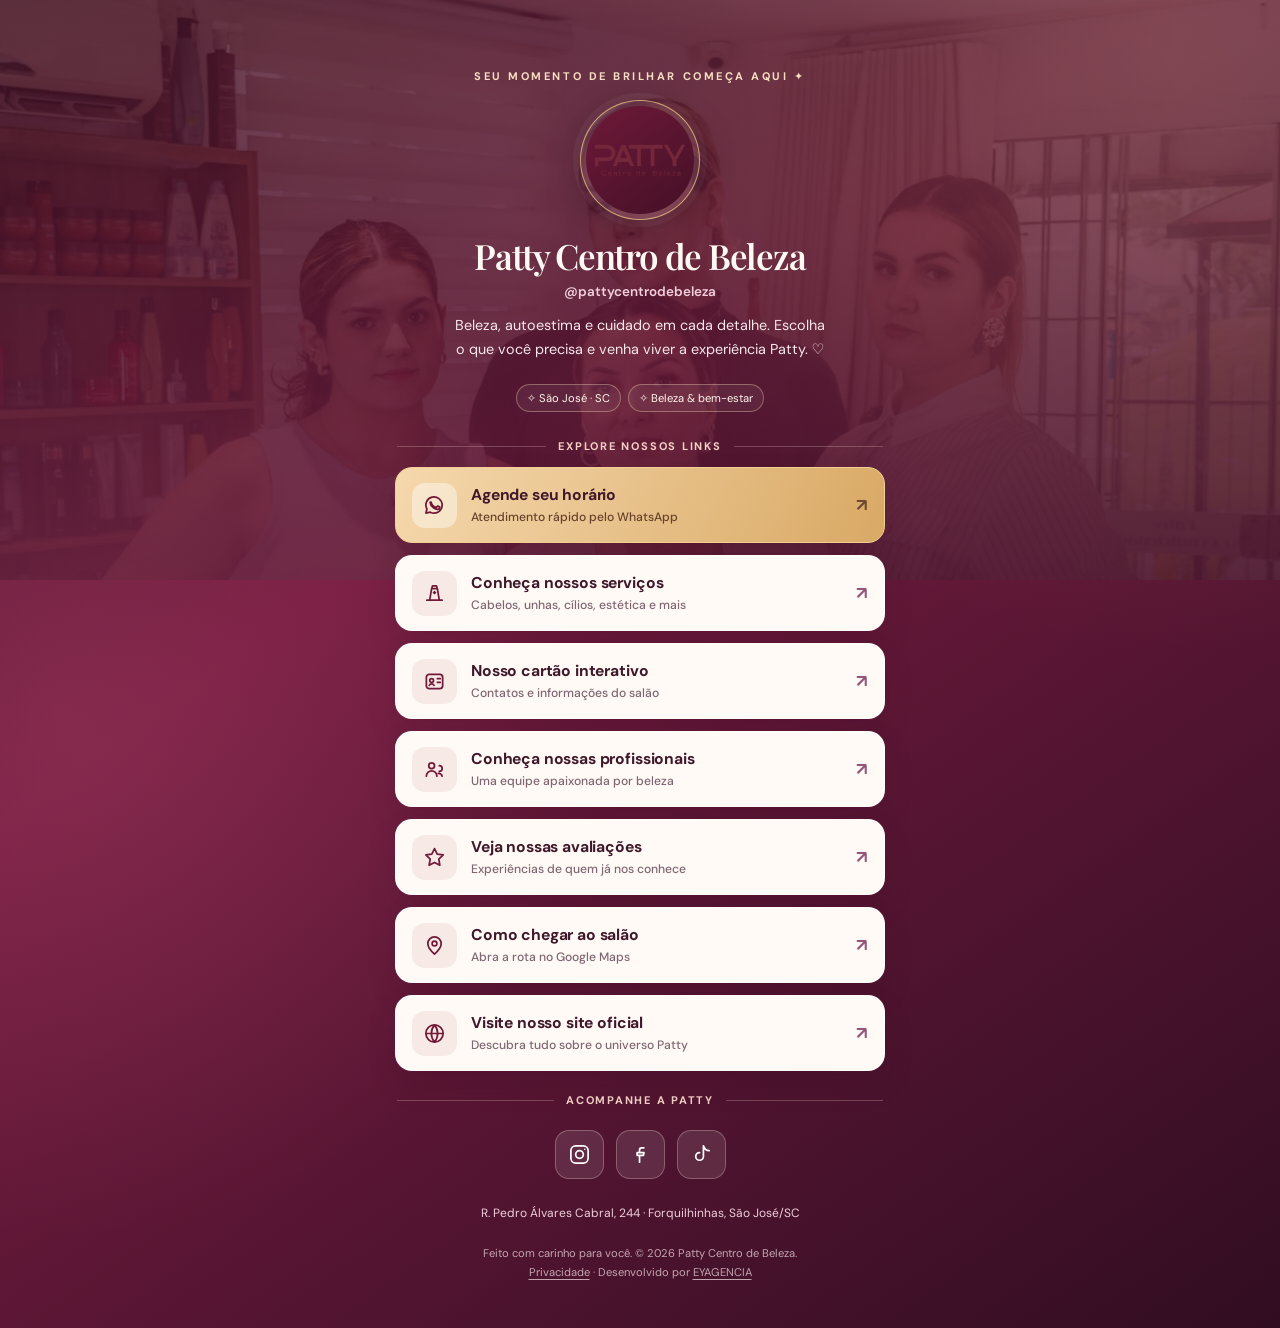
==== links/index.html @ 3f1acd9b "Merge pull request #16 from appdidelivery/fix/patty-links-crm-preserved-20261028 Fix/patty links crm" ====
<!doctype html>
<html lang="pt-BR">
<head>
  <meta charset="utf-8">
  <meta name="viewport" content="width=device-width, initial-scale=1, viewport-fit=cover">
  <meta name="theme-color" content="#721938">
  <meta name="description" content="Todos os links do Patty Centro de Beleza em um só lugar: agendamentos, serviços, cartão interativo, avaliações e localização em São José/SC.">
  <meta name="author" content="Patty Centro de Beleza | EYAGENCIA">
  <meta name="robots" content="index,follow">
  <link rel="canonical" href="https://www.pattycentrodebeleza.com.br/links/">
  <link rel="icon" type="image/png" href="../imagens/logo-patty-salao.png">
  <meta property="og:locale" content="pt_BR">
  <meta property="og:type" content="website">
  <meta property="og:title" content="Patty Centro de Beleza | Links oficiais">
  <meta property="og:description" content="Agende seu momento de beleza. Serviços, cartão interativo, avaliações e localização em um só lugar.">
  <meta property="og:url" content="https://www.pattycentrodebeleza.com.br/links/">
  <meta property="og:image" content="https://www.pattycentrodebeleza.com.br/imagens/hero-background.jpg">
  <meta name="twitter:card" content="summary_large_image">
  <title>Links Oficiais | Patty Centro de Beleza</title>
  <link rel="preconnect" href="https://fonts.googleapis.com">
  <link rel="preconnect" href="https://fonts.gstatic.com" crossorigin>
  <link href="https://fonts.googleapis.com/css2?family=DM+Sans:wght@400;500;600;700&family=Playfair+Display:wght@500;600;700&display=swap" rel="stylesheet">
  <style>
    :root {
      color-scheme: light;
      --wine: #721938;
      --wine-deep: #3b1024;
      --wine-dark: #270b1a;
      --rose: #a44367;
      --gold: #d6ad73;
      --paper: #fffaf6;
      --ink: #40182b;
      --muted: #745f68;
      --shadow: 0 14px 30px rgba(47,8,26,.13);
    }
    *,*::before,*::after{box-sizing:border-box}
    html{scroll-behavior:smooth}
    body{margin:0;min-height:100svh;font-family:"DM Sans",system-ui,-apple-system,sans-serif;color:var(--ink);background:var(--wine-deep);-webkit-font-smoothing:antialiased}
    a{color:inherit;text-decoration:none}
    button,a{-webkit-tap-highlight-color:transparent}
    a:focus-visible{outline:3px solid var(--gold);outline-offset:4px}
    .shell{position:relative;min-height:100svh;isolation:isolate;overflow:hidden;background:linear-gradient(145deg, #4d142c 0%, #751c40 37%, #310d22 100%)}
    .shell::before{content:"";position:absolute;inset:0 0 auto;height:490px;background:linear-gradient(180deg,rgba(40,8,25,.33),rgba(44,10,29,.78)),url("../imagens/hero-background.jpg") center 28%/cover;opacity:.38;z-index:-2}
    .shell::after{content:"";position:absolute;inset:0;background:radial-gradient(circle at 92% 5%,rgba(214,173,115,.15),transparent 34%),radial-gradient(circle at 5% 54%,rgba(208,101,135,.2),transparent 37%);pointer-events:none;z-index:-1}
    .layout{width:min(100% - 34px,490px);margin:0 auto;padding:43px 0 32px}
    .eyebrow{text-align:center;color:#f7dec2;letter-spacing:.23em;font-size:.69rem;font-weight:700;text-transform:uppercase}
    .avatar-wrap{width:120px;height:120px;margin:17px auto 16px;padding:5px;border:1.5px solid rgba(222,183,124,.85);border-radius:50%;box-shadow:0 10px 36px rgba(20,4,13,.3),0 0 0 7px rgba(255,255,255,.05);background:rgba(255,255,255,.11)}
    .avatar{width:100%;height:100%;border-radius:50%;background:linear-gradient(145deg,#6e1938,#441026);display:grid;place-items:center;overflow:hidden}
    .avatar img{width:100%;height:100%;object-fit:contain;padding:8px}
    h1{text-align:center;color:#fff9f4;font:600 clamp(1.72rem,7vw,2.18rem)/1.14 "Playfair Display",Georgia,serif;letter-spacing:-.035em;margin:0 0 7px}
    .handle{text-align:center;color:#f2d0de;font-size:.84rem;font-weight:600;margin:0}
    .tagline{text-align:center;color:#f6e7ec;font-size:.9rem;line-height:1.65;max-width:37ch;margin:14px auto 23px}
    .badge-line{display:flex;gap:7px;justify-content:center;flex-wrap:wrap;margin:0 0 27px}
    .tag{font-size:.7rem;color:#fff6ed;border:1px solid rgba(242,214,179,.38);border-radius:20px;padding:6px 10px;background:rgba(255,255,255,.06)}
    .section-label{display:flex;align-items:center;gap:12px;margin:22px 2px 14px;color:#f3d0c6;text-transform:uppercase;letter-spacing:.16em;font-size:.69rem;font-weight:700}
    .section-label::before,.section-label::after{content:"";height:1px;background:rgba(255,227,211,.24);flex:1}
    .links{display:grid;gap:12px}
    .link{position:relative;min-height:76px;width:100%;display:flex;align-items:center;gap:14px;padding:14px 45px 14px 16px;background:var(--paper);border:1px solid rgba(255,255,255,.68);border-radius:17px;box-shadow:var(--shadow);transition:transform .18s ease,box-shadow .18s ease,background .18s ease}
    .link:hover{transform:translateY(-2px);box-shadow:0 18px 40px rgba(23,4,14,.2)}
    .link:active{transform:scale(.99)}
    .link--primary{background:linear-gradient(115deg,#f5d8ad,#d9a965);border-color:#f3ce95}
    .link .iconbox{width:45px;height:45px;min-width:45px;border-radius:13px;display:grid;place-items:center;color:var(--wine);background:#f7e9e6}
    .link--primary .iconbox{background:rgba(255,255,255,.42)}
    .iconbox svg{width:23px;height:23px;stroke:currentColor;stroke-width:1.8;fill:none;stroke-linecap:round;stroke-linejoin:round}
    .link-main{min-width:0;display:block;flex:1}
    .link strong{display:block;font-size:.98rem;line-height:1.23;letter-spacing:-.01em}
    .link small{display:block;font-size:.76rem;line-height:1.5;color:#7f6672;margin-top:4px;font-weight:500}
    .link--primary small{color:#66422c}
    .arrow{position:absolute;right:17px;top:50%;transform:translateY(-50%);font-size:1.1rem;color:#965776;font-weight:700}
    .link--primary .arrow{color:#70492f}
    .social-row{display:flex;justify-content:center;gap:12px;margin:23px 0 0}
    .social{height:49px;min-width:49px;padding:0 12px;display:grid;place-items:center;border-radius:14px;background:rgba(255,255,255,.10);color:white;border:1px solid rgba(249,229,220,.28);transition:background .2s ease,transform .2s ease}
    .social:hover{background:rgba(255,255,255,.2);transform:translateY(-2px)}
    .social svg{width:23px;height:23px;stroke:currentColor;fill:none;stroke-width:1.8;stroke-linecap:round;stroke-linejoin:round}
    .address{text-align:center;font-size:.75rem;line-height:1.7;color:#efcfdb;margin:24px 0 6px}
    .footer{text-align:center;color:rgba(255,237,242,.67);font-size:.7rem;line-height:1.75;margin:20px 0 0}
    .footer a{text-decoration:underline;text-underline-offset:3px}
    @media(min-width:800px){.layout{padding-top:58px;padding-bottom:45px}.shell::before{height:580px}}
    @media(prefers-reduced-motion:reduce){*,*::before,*::after{scroll-behavior:auto!important;transition:none!important}}
  </style>
  <!-- Reutiliza o container GTM já usado no site, sem expor informações pessoais. -->
  <script>window.dataLayer=window.dataLayer||[];(function(w,d,s,l,i){w[l].push({'gtm.start':new Date().getTime(),event:'gtm.js'});var f=d.getElementsByTagName(s)[0],j=d.createElement(s),dl=l!='dataLayer'?'&l='+l:'';j.async=true;j.src='https://www.googletagmanager.com/gtm.js?id='+i+dl;f.parentNode.insertBefore(j,f)})(window,document,'script','dataLayer','GTM-NKZC9T42');</script>
</head>
<body>
  <noscript><iframe src="https://www.googletagmanager.com/ns.html?id=GTM-NKZC9T42" height="0" width="0" style="display:none;visibility:hidden" title="Google Tag Manager"></iframe></noscript>
  <main class="shell">
    <div class="layout">
      <p class="eyebrow">Seu momento de brilhar começa aqui ✦</p>
      <div class="avatar-wrap"><div class="avatar"><img src="../imagens/logo-patty-salao.png" alt="Logo oficial Patty Centro de Beleza" width="110" height="110" fetchpriority="high"></div></div>
      <h1>Patty Centro de Beleza</h1>
      <p class="handle">@pattycentrodebeleza</p>
      <p class="tagline">Beleza, autoestima e cuidado em cada detalhe. Escolha o que você precisa e venha viver a experiência Patty. ♡</p>
      <div class="badge-line"><span class="tag">✧ São José · SC</span><span class="tag">✧ Beleza & bem-estar</span></div>
      <div class="section-label">Explore nossos links</div>
      <div class="links">
        <a class="link link--primary" data-track="agendamento_whatsapp" data-wa="1" href="https://wa.me/5548988032478?text=Ol%C3%A1%2C%20gostaria%20de%20agendar%20um%20hor%C3%A1rio." target="_blank" rel="noopener noreferrer">
          <span class="iconbox"><svg viewBox="0 0 24 24" aria-hidden="true"><path d="M20 11.5a8.5 8.5 0 0 1-12.4 7.5L3 20l1.1-4.3A8.5 8.5 0 1 1 20 11.5Z"/><path d="M8.5 8.4c.5 2.5 2.8 4.9 5.4 5.5l1.6-1.4 2 1.1-.4 1.9c-4.5 1.9-9.4-3.3-9.7-6.8Z"/></svg></span>
          <span class="link-main"><strong>Agende seu horário</strong><small>Atendimento rápido pelo WhatsApp</small></span><span class="arrow" aria-hidden="true">↗</span>
        </a>
        <a class="link" data-track="servicos" href="/#servicos">
          <span class="iconbox"><svg viewBox="0 0 24 24" aria-hidden="true"><path d="M4 19h16M7 19l2-12h6l2 12M9 7l1-3h4l1 3M11 11h2m-1-1v2"/></svg></span>
          <span class="link-main"><strong>Conheça nossos serviços</strong><small>Cabelos, unhas, cílios, estética e mais</small></span><span class="arrow" aria-hidden="true">↗</span>
        </a>
        <a class="link" data-track="cartao_interativo" href="https://drive.google.com/file/d/1QIyuoT_k23eKSz5N6ZvY1RGEZigcljm-/view" target="_blank" rel="noopener noreferrer">
          <span class="iconbox"><svg viewBox="0 0 24 24" aria-hidden="true"><rect x="3.5" y="4.5" width="17" height="15" rx="3"/><circle cx="9" cy="11" r="2"/><path d="M6.5 16c1-2 4-2 5 0m3.5-7h3m-3 4h3"/></svg></span>
          <span class="link-main"><strong>Nosso cartão interativo</strong><small>Contatos e informações do salão</small></span><span class="arrow" aria-hidden="true">↗</span>
        </a>
        <a class="link" data-track="equipe" href="/#equipe">
          <span class="iconbox"><svg viewBox="0 0 24 24" aria-hidden="true"><circle cx="9" cy="8" r="3"/><path d="M3.5 19a5.5 5.5 0 0 1 11 0M17 8a3 3 0 0 1 0 6m-1 2a4 4 0 0 1 4 3"/></svg></span>
          <span class="link-main"><strong>Conheça nossas profissionais</strong><small>Uma equipe apaixonada por beleza</small></span><span class="arrow" aria-hidden="true">↗</span>
        </a>
        <a class="link" data-track="avaliacoes" href="/#avaliacoes">
          <span class="iconbox"><svg viewBox="0 0 24 24" aria-hidden="true"><path d="m12 2.7 2.8 5.7 6.3.9-4.6 4.5 1.1 6.3-5.6-3-5.6 3 1.1-6.3L3 9.3l6.2-.9z"/></svg></span>
          <span class="link-main"><strong>Veja nossas avaliações</strong><small>Experiências de quem já nos conhece</small></span><span class="arrow" aria-hidden="true">↗</span>
        </a>
        <a class="link" data-track="localizacao" href="https://www.google.com/maps/dir/?api=1&amp;destination=R.%20Pedro%20%C3%81lvares%20Cabral%2C%20244%2C%20Forquilhinhas%2C%20S%C3%A3o%20Jos%C3%A9%20-%20SC%2C%2088106-750" target="_blank" rel="noopener noreferrer">
          <span class="iconbox"><svg viewBox="0 0 24 24" aria-hidden="true"><path d="M19 10c0 5-7 11-7 11S5 15 5 10a7 7 0 1 1 14 0Z"/><circle cx="12" cy="10" r="2.5"/></svg></span>
          <span class="link-main"><strong>Como chegar ao salão</strong><small>Abra a rota no Google Maps</small></span><span class="arrow" aria-hidden="true">↗</span>
        </a>
        <a class="link" data-track="site_oficial" href="/">
          <span class="iconbox"><svg viewBox="0 0 24 24" aria-hidden="true"><circle cx="12" cy="12" r="9"/><path d="M3 12h18M12 3a14 14 0 0 1 0 18M12 3a14 14 0 0 0 0 18"/></svg></span>
          <span class="link-main"><strong>Visite nosso site oficial</strong><small>Descubra tudo sobre o universo Patty</small></span><span class="arrow" aria-hidden="true">↗</span>
        </a>
      </div>
      <div class="section-label">Acompanhe a Patty</div>
      <nav class="social-row" aria-label="Redes sociais">
        <a class="social" data-track="instagram" href="https://www.instagram.com/pattycentrodebeleza/" target="_blank" rel="noopener noreferrer" aria-label="Instagram Patty"><svg viewBox="0 0 24 24" aria-hidden="true"><rect x="3" y="3" width="18" height="18" rx="5"/><circle cx="12" cy="12" r="4"/><circle cx="17.5" cy="6.5" r=".8" fill="currentColor" stroke="none"/></svg></a>
        <a class="social" data-track="facebook" href="https://www.facebook.com/share/1CaXGvfuWC" target="_blank" rel="noopener noreferrer" aria-label="Facebook Patty"><svg viewBox="0 0 24 24" aria-hidden="true"><path d="M15.5 5H13c-1.5 0-2 1-2 2.5V10H8.5v3H11v7m0-7h4l.6-3H11"/></svg></a>
        <a class="social" data-track="tiktok" href="https://www.tiktok.com/@patriciacentrodebeleza" target="_blank" rel="noopener noreferrer" aria-label="TikTok Patty"><svg viewBox="0 0 24 24" aria-hidden="true"><path d="M14 3v11a4 4 0 1 1-4-4M14 3c1 3 3 5 6 5"/></svg></a>
      </nav>
      <p class="address">R. Pedro Álvares Cabral, 244 · Forquilhinhas, São José/SC</p>
      <footer class="footer">Feito com carinho para você. © 2026 Patty Centro de Beleza.<br><a href="/privacidade.html">Privacidade</a> · Desenvolvido por <a href="https://eyagencia.com.br" target="_blank" rel="noopener noreferrer">EYAGENCIA</a></footer>
    </div>
  </main>
  <script>
    (function () {
      "use strict";
      var qs = new URLSearchParams(window.location.search);
      var keys = ["utm_source","utm_medium","utm_campaign","utm_content","utm_term","utm_id","gclid","gbraid","wbraid"];
      var campaign = {};
      try { campaign = JSON.parse(sessionStorage.getItem("patty_campaign") || "{}"); } catch (_) {}
      keys.forEach(function (key) {
        if (qs.has(key)) campaign[key] = String(qs.get(key) || "").slice(0,150);
      });
      if (!campaign.utm_source && /(?:instagram|l\.instagram)\.com/i.test(document.referrer)) {
        campaign.utm_source = "instagram";
        campaign.utm_medium = "social";
      }
      try { sessionStorage.setItem("patty_campaign", JSON.stringify(campaign)); } catch (_) {}
      var source = (campaign.utm_source || "pagina_de_links").replace(/[^a-zA-Z0-9_-]/g,"").slice(0,32);
      var dataLayer = window.dataLayer = window.dataLayer || [];
      function refCode() {
        if (window.crypto && window.crypto.randomUUID) return "PTY-" + window.crypto.randomUUID().replace(/-/g,"").slice(0,10).toUpperCase();
        var bytes = new Uint8Array(5);
        if (window.crypto && window.crypto.getRandomValues) { window.crypto.getRandomValues(bytes); return "PTY-" + Array.from(bytes,function(b){return b.toString(16).padStart(2,"0")}).join("").toUpperCase(); }
        return "PTY-" + Math.random().toString(36).slice(2,12).toUpperCase().padEnd(10,"0");
      }
      document.addEventListener("click", function(e) {
        var elem = e.target instanceof Element ? e.target : e.target.parentElement;
        var link = elem && elem.closest("a[data-track]");
        if (!link) return;
        var target = link.dataset.track;
        var ref = "";
        if (link.dataset.wa === "1") {
          ref = refCode();
          var msg = "Olá, gostaria de agendar um horário no Patty Centro de Beleza.\n\nOrigem: Página de links (" + source + ")\nRef. atendimento: " + ref;
          link.href = "https://wa.me/5548988032478?text=" + encodeURIComponent(msg);
        }
        var eventDetails = {
          link_bio_destination: target,
          link_bio_source: source,
          campaign_utm_source: campaign.utm_source || "(nao_informada)",
          campaign_utm_medium: campaign.utm_medium || "(nao_informada)",
          campaign_utm_campaign: campaign.utm_campaign || "(nao_informada)",
          campaign_has_click_id: Boolean(campaign.gclid || campaign.gbraid || campaign.wbraid)
        };
        if (ref) eventDetails.lead_reference = ref;
        dataLayer.push(Object.assign({event:"link_bio_click"},eventDetails));
        if (ref) dataLayer.push(Object.assign({
          event:"whatsapp_click",
          whatsapp_area:"link_bio",
          whatsapp_servico:"atendimento_geral",
          whatsapp_botao:"agendamento_bio"
        },eventDetails));
      },{capture:true});
    })();
  </script>
</body>
</html>
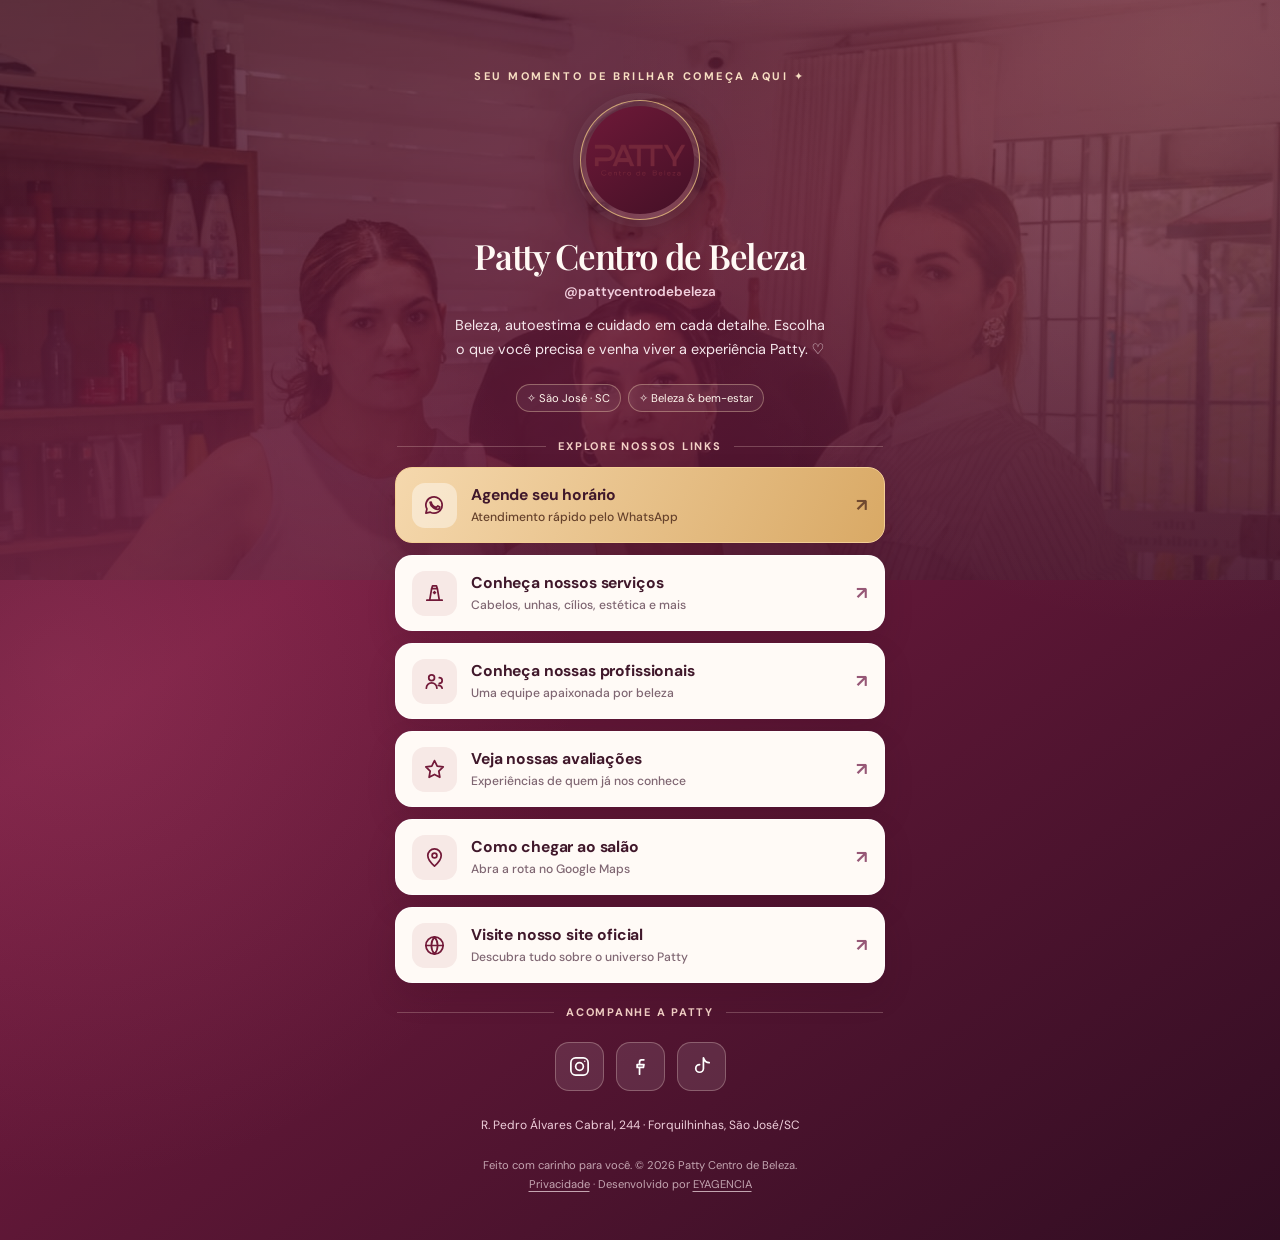
==== commit ad61ac9c: "Merge pull request #17 from appdidelivery/fix/patty-remove-old-card-20261028 fix(patty): remove lega" ====
--- a/links/index.html
+++ b/links/index.html
@@ -101,10 +101,6 @@
           <span class="iconbox"><svg viewBox="0 0 24 24" aria-hidden="true"><path d="M4 19h16M7 19l2-12h6l2 12M9 7l1-3h4l1 3M11 11h2m-1-1v2"/></svg></span>
           <span class="link-main"><strong>Conheça nossos serviços</strong><small>Cabelos, unhas, cílios, estética e mais</small></span><span class="arrow" aria-hidden="true">↗</span>
         </a>
-        <a class="link" data-track="cartao_interativo" href="https://drive.google.com/file/d/1QIyuoT_k23eKSz5N6ZvY1RGEZigcljm-/view" target="_blank" rel="noopener noreferrer">
-          <span class="iconbox"><svg viewBox="0 0 24 24" aria-hidden="true"><rect x="3.5" y="4.5" width="17" height="15" rx="3"/><circle cx="9" cy="11" r="2"/><path d="M6.5 16c1-2 4-2 5 0m3.5-7h3m-3 4h3"/></svg></span>
-          <span class="link-main"><strong>Nosso cartão interativo</strong><small>Contatos e informações do salão</small></span><span class="arrow" aria-hidden="true">↗</span>
-        </a>
         <a class="link" data-track="equipe" href="/#equipe">
           <span class="iconbox"><svg viewBox="0 0 24 24" aria-hidden="true"><circle cx="9" cy="8" r="3"/><path d="M3.5 19a5.5 5.5 0 0 1 11 0M17 8a3 3 0 0 1 0 6m-1 2a4 4 0 0 1 4 3"/></svg></span>
           <span class="link-main"><strong>Conheça nossas profissionais</strong><small>Uma equipe apaixonada por beleza</small></span><span class="arrow" aria-hidden="true">↗</span>
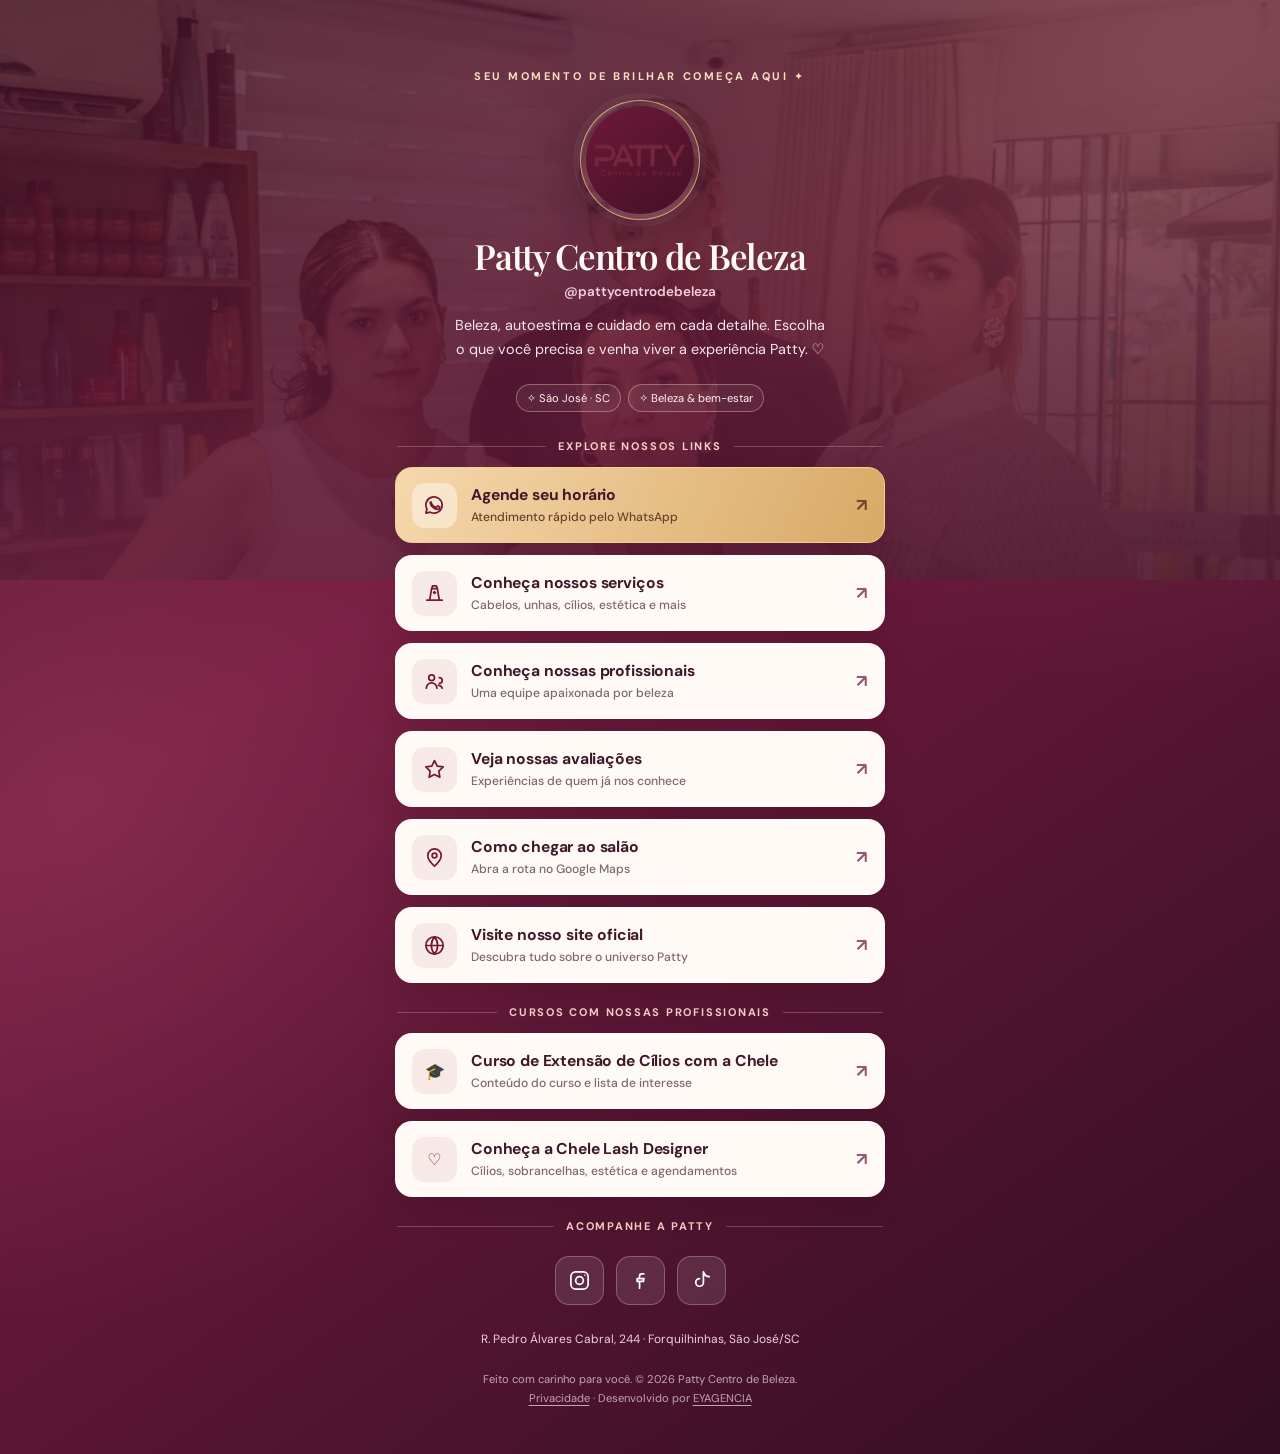
==== commit da413211: "feat(links): destacar cursos e perfil pessoal da Michele" ====
--- a/links/index.html
+++ b/links/index.html
@@ -118,7 +118,7 @@
           <span class="link-main"><strong>Visite nosso site oficial</strong><small>Descubra tudo sobre o universo Patty</small></span><span class="arrow" aria-hidden="true">↗</span>
         </a>
       </div>
-      <div class="section-label">Acompanhe a Patty</div>
+      <div class="section-label">Cursos com nossas profissionais</div><div class="links"><a class="link" href="/michele/cursos/?utm_source=site_patty&utm_medium=link_bio&utm_campaign=curso_michele" data-track="curso_michele"><span class="iconbox" aria-hidden="true">🎓</span><span class="link-main"><strong>Curso de Extensão de Cílios com a Chele</strong><small>Conteúdo do curso e lista de interesse</small></span><span class="arrow" aria-hidden="true">↗</span></a><a class="link" href="/michele/" data-track="perfil_michele"><span class="iconbox" aria-hidden="true">♡</span><span class="link-main"><strong>Conheça a Chele Lash Designer</strong><small>Cílios, sobrancelhas, estética e agendamentos</small></span><span class="arrow" aria-hidden="true">↗</span></a></div><div class="section-label">Acompanhe a Patty</div>
       <nav class="social-row" aria-label="Redes sociais">
         <a class="social" data-track="instagram" href="https://www.instagram.com/pattycentrodebeleza/" target="_blank" rel="noopener noreferrer" aria-label="Instagram Patty"><svg viewBox="0 0 24 24" aria-hidden="true"><rect x="3" y="3" width="18" height="18" rx="5"/><circle cx="12" cy="12" r="4"/><circle cx="17.5" cy="6.5" r=".8" fill="currentColor" stroke="none"/></svg></a>
         <a class="social" data-track="facebook" href="https://www.facebook.com/share/1CaXGvfuWC" target="_blank" rel="noopener noreferrer" aria-label="Facebook Patty"><svg viewBox="0 0 24 24" aria-hidden="true"><path d="M15.5 5H13c-1.5 0-2 1-2 2.5V10H8.5v3H11v7m0-7h4l.6-3H11"/></svg></a>
@@ -128,6 +128,7 @@
       <footer class="footer">Feito com carinho para você. © 2026 Patty Centro de Beleza.<br><a href="/privacidade.html">Privacidade</a> · Desenvolvido por <a href="https://eyagencia.com.br" target="_blank" rel="noopener noreferrer">EYAGENCIA</a></footer>
     </div>
   </main>
+  <!-- Analytics: link_bio_click e whatsapp_click representam intenção de contato, não agendamentos confirmados. -->
   <script>
     (function () {
       "use strict";
